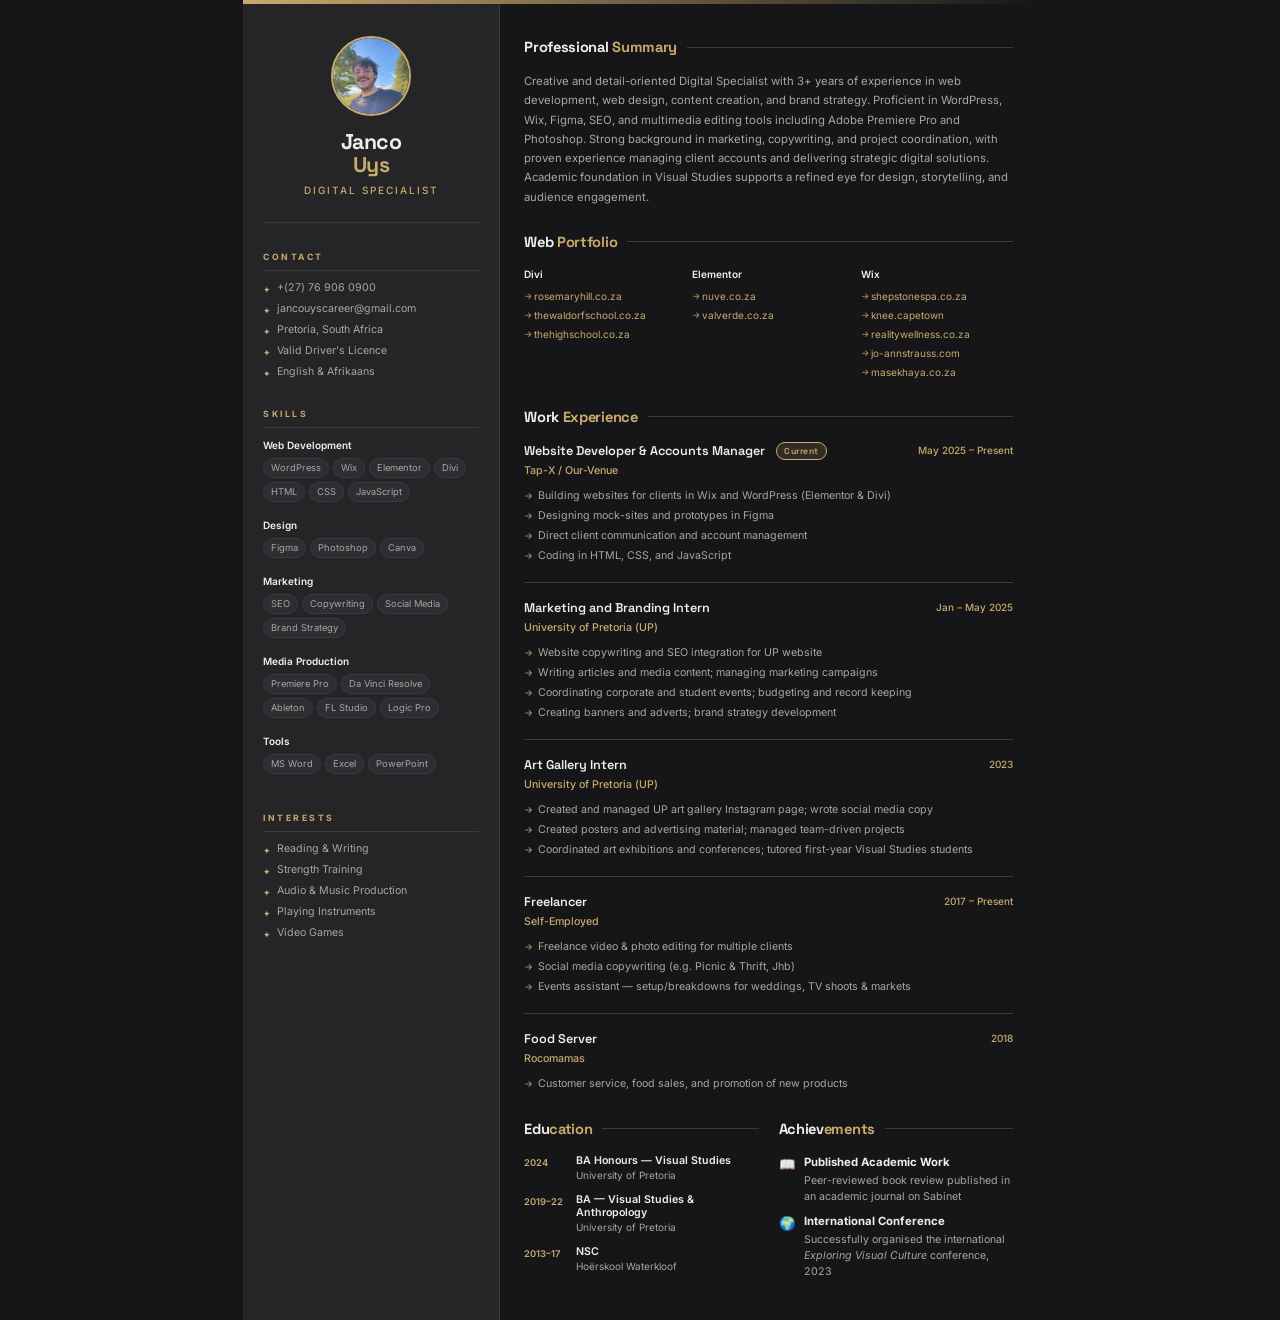
==== resume-print.html @ 6fcd783e "first-upload" ====
<!DOCTYPE html>
<html lang="en">
<head>
    <meta charset="UTF-8">
    <meta name="viewport" content="width=device-width, initial-scale=1.0">
    <title>Janco Uys — Resume</title>
    <link rel="preconnect" href="https://fonts.googleapis.com">
    <link href="https://fonts.googleapis.com/css2?family=Inter:wght@300;400;500;600;700&family=Space+Grotesk:wght@400;500;600;700&display=swap" rel="stylesheet">
    <style>
        * { box-sizing: border-box; margin: 0; padding: 0; }

        :root {
            --bg:        #161618;
            --surface:   #252528;
            --surface-2: #2e2e32;
            --border:    #3a3a3f;
            --accent:    #c8a96e;
            --text-1:    #f0eeeb;
            --text-2:    #a8a6a2;
        }

        @page {
            size: A4;
            margin: 0;
        }

        body {
            background: var(--bg);
            color: var(--text-1);
            font-family: 'Inter', sans-serif;
            font-size: 9.5pt;
            line-height: 1.5;
            width: 210mm;
            margin: 0 auto;
            -webkit-print-color-adjust: exact;
            print-color-adjust: exact;
        }

        /* ---- SIDEBAR + MAIN LAYOUT ---- */
        .page {
            display: grid;
            grid-template-columns: 68mm 1fr;
            min-height: 297mm;
        }

        /* ---- SIDEBAR ---- */
        .sidebar {
            background: var(--surface);
            padding: 32px 20px;
            border-right: 1px solid var(--border);
            display: flex;
            flex-direction: column;
            gap: 28px;
        }

        .sidebar-header {
            text-align: center;
            padding-bottom: 24px;
            border-bottom: 1px solid var(--border);
        }

        .avatar-wrap {
            width: 80px;
            height: 80px;
            border-radius: 50%;
            overflow: hidden;
            border: 2px solid var(--accent);
            margin: 0 auto 14px;
        }

        .avatar-wrap img {
            width: 100%;
            height: 100%;
            object-fit: cover;
            object-position: top center;
        }

        .sidebar-name {
            font-family: 'Space Grotesk', sans-serif;
            font-size: 16pt;
            font-weight: 700;
            color: var(--text-1);
            line-height: 1.1;
            letter-spacing: -0.5px;
        }

        .sidebar-name span {
            color: var(--accent);
        }

        .sidebar-title {
            font-size: 7.5pt;
            font-weight: 500;
            letter-spacing: 2px;
            text-transform: uppercase;
            color: var(--accent);
            margin-top: 6px;
        }

        /* Sidebar blocks */
        .sb-block { display: flex; flex-direction: column; gap: 6px; }

        .sb-label {
            font-size: 6.5pt;
            font-weight: 700;
            letter-spacing: 2.5px;
            text-transform: uppercase;
            color: var(--accent);
            padding-bottom: 6px;
            border-bottom: 1px solid var(--border);
            margin-bottom: 4px;
        }

        .sb-item {
            font-size: 8pt;
            color: var(--text-2);
            display: flex;
            align-items: flex-start;
            gap: 6px;
            line-height: 1.4;
        }

        .sb-item .dot {
            color: var(--accent);
            margin-top: 2px;
            flex-shrink: 0;
            font-size: 7pt;
        }

        /* Skills pills */
        .skill-group { margin-bottom: 10px; }

        .skill-group-title {
            font-size: 7.5pt;
            font-weight: 600;
            color: var(--text-1);
            margin-bottom: 5px;
        }

        .pill-wrap {
            display: flex;
            flex-wrap: wrap;
            gap: 4px;
        }

        .pill {
            background: var(--surface-2);
            border: 1px solid var(--border);
            color: var(--text-2);
            font-size: 7pt;
            padding: 2px 7px;
            border-radius: 20px;
        }

        /* ---- MAIN CONTENT ---- */
        .main {
            padding: 32px 24px;
            display: flex;
            flex-direction: column;
            gap: 24px;
        }

        /* Section */
        .section-head {
            display: flex;
            align-items: center;
            gap: 10px;
            margin-bottom: 14px;
        }

        .section-head h2 {
            font-family: 'Space Grotesk', sans-serif;
            font-size: 11pt;
            font-weight: 700;
            color: var(--text-1);
            letter-spacing: -0.3px;
        }

        .section-head h2 span { color: var(--accent); }

        .section-line {
            flex: 1;
            height: 1px;
            background: var(--border);
        }

        /* Summary */
        .summary-text {
            font-size: 8.5pt;
            color: var(--text-2);
            line-height: 1.7;
        }

        /* Experience */
        .exp-item {
            margin-bottom: 16px;
            padding-bottom: 16px;
            border-bottom: 1px solid var(--border);
        }
        .exp-item:last-child { border-bottom: none; margin-bottom: 0; padding-bottom: 0; }

        .exp-header {
            display: flex;
            justify-content: space-between;
            align-items: flex-start;
            margin-bottom: 2px;
        }

        .exp-role {
            font-family: 'Space Grotesk', sans-serif;
            font-size: 9.5pt;
            font-weight: 600;
            color: var(--text-1);
        }

        .exp-date {
            font-size: 7.5pt;
            font-weight: 500;
            color: var(--accent);
            white-space: nowrap;
            margin-left: 8px;
            padding-top: 1px;
        }

        .exp-company {
            font-size: 8pt;
            color: var(--accent);
            font-weight: 500;
            margin-bottom: 7px;
        }

        .exp-list { list-style: none; }

        .exp-list li {
            font-size: 8pt;
            color: var(--text-2);
            padding: 2px 0;
            padding-left: 14px;
            position: relative;
            line-height: 1.5;
        }

        .exp-list li::before {
            content: '→';
            position: absolute;
            left: 0;
            color: var(--accent);
            font-size: 7pt;
            top: 3px;
        }

        /* Education & Achievements */
        .two-col {
            display: grid;
            grid-template-columns: 1fr 1fr;
            gap: 20px;
        }

        .edu-item {
            display: flex;
            gap: 10px;
            margin-bottom: 10px;
        }

        .edu-year {
            font-size: 7pt;
            font-weight: 600;
            color: var(--accent);
            white-space: nowrap;
            padding-top: 2px;
            min-width: 42px;
        }

        .edu-degree {
            font-size: 8pt;
            font-weight: 600;
            color: var(--text-1);
            line-height: 1.3;
        }

        .edu-school {
            font-size: 7.5pt;
            color: var(--text-2);
        }

        .achievement-item {
            display: flex;
            gap: 8px;
            margin-bottom: 8px;
        }

        .achievement-icon {
            font-size: 10pt;
            flex-shrink: 0;
            margin-top: 1px;
        }

        .achievement-text {
            font-size: 8pt;
            color: var(--text-2);
            line-height: 1.5;
        }

        .achievement-text strong {
            display: block;
            color: var(--text-1);
            font-size: 8.5pt;
            margin-bottom: 2px;
        }

        /* References */
        .ref-grid {
            display: grid;
            grid-template-columns: repeat(3, 1fr);
            gap: 12px;
        }

        .ref-card {
            background: var(--surface);
            border: 1px solid var(--border);
            border-radius: 8px;
            padding: 10px 12px;
        }

        .ref-name {
            font-size: 8pt;
            font-weight: 600;
            color: var(--text-1);
            margin-bottom: 2px;
        }

        .ref-org {
            font-size: 7.5pt;
            color: var(--accent);
            margin-bottom: 3px;
        }

        .ref-contact {
            font-size: 7pt;
            color: var(--text-2);
        }

        /* ---- PORTFOLIO LINKS ---- */
        .portfolio-row {
            display: flex;
            gap: 16px;
            flex-wrap: wrap;
        }

        .portfolio-group {
            flex: 1;
            min-width: 120px;
        }

        .portfolio-group-title {
            font-size: 7.5pt;
            font-weight: 600;
            color: var(--text-1);
            margin-bottom: 5px;
            display: flex;
            align-items: center;
            gap: 5px;
        }

        .portfolio-group-title .pg-badge {
            font-size: 6pt;
            font-weight: 600;
            padding: 1px 6px;
            border-radius: 10px;
            background: rgba(200,169,110,0.15);
            color: var(--accent);
            border: 1px solid var(--accent);
            letter-spacing: 0.5px;
        }

        .portfolio-link {
            display: block;
            font-size: 7.5pt;
            color: var(--accent);
            text-decoration: none;
            padding: 2px 0;
            padding-left: 10px;
            position: relative;
            line-height: 1.5;
        }

        .portfolio-link::before {
            content: '→';
            position: absolute;
            left: 0;
            font-size: 6.5pt;
            top: 3px;
        }

        .portfolio-link:hover { opacity: 0.8; }

        /* Accent bar at top of page */
        .accent-bar {
            grid-column: 1 / -1;
            height: 4px;
            background: linear-gradient(90deg, var(--accent), transparent);
        }

        /* Current badge */
        .badge-current {
            font-size: 6.5pt;
            font-weight: 600;
            padding: 2px 7px;
            border-radius: 10px;
            background: rgba(200,169,110,0.15);
            color: var(--accent);
            border: 1px solid var(--accent);
            letter-spacing: 0.5px;
            margin-left: 8px;
            vertical-align: middle;
        }

        /* Print tweaks */
        @media print {
            body {
                width: 210mm;
                background: #161618 !important;
                -webkit-print-color-adjust: exact !important;
                print-color-adjust: exact !important;
            }
            .page { page-break-after: avoid; }
            .sidebar { background: #252528 !important; }
            .accent-bar { background: linear-gradient(90deg, #c8a96e, transparent) !important; }
            .skill-group-title, .portfolio-group-title,
            .ref-card, .edu-item, .achievement-item,
            .timeline-card, .exp-item { background: transparent !important; }
        }
    </style>
</head>
<body>
<div class="page">

    <!-- TOP ACCENT BAR -->
    <div class="accent-bar"></div>

    <!-- SIDEBAR -->
    <aside class="sidebar">

        <div class="sidebar-header">
            <div class="avatar-wrap">
                <img src="IMG_2696.jpg" alt="Janco Uys">
            </div>
            <div class="sidebar-name">Janco<br><span>Uys</span></div>
            <div class="sidebar-title">Digital Specialist</div>
        </div>

        <!-- Contact -->
        <div class="sb-block">
            <div class="sb-label">Contact</div>
            <div class="sb-item"><span class="dot">✦</span><span>+(27) 76 906 0900</span></div>
            <div class="sb-item"><span class="dot">✦</span><span>jancouyscareer@gmail.com</span></div>
            <div class="sb-item"><span class="dot">✦</span><span>Pretoria, South Africa</span></div>
            <div class="sb-item"><span class="dot">✦</span><span>Valid Driver's Licence</span></div>
            <div class="sb-item"><span class="dot">✦</span><span>English &amp; Afrikaans</span></div>
        </div>

        <!-- Skills -->
        <div class="sb-block">
            <div class="sb-label">Skills</div>

            <div class="skill-group">
                <div class="skill-group-title">Web Development</div>
                <div class="pill-wrap">
                    <span class="pill">WordPress</span>
                    <span class="pill">Wix</span>
                    <span class="pill">Elementor</span>
                    <span class="pill">Divi</span>
                    <span class="pill">HTML</span>
                    <span class="pill">CSS</span>
                    <span class="pill">JavaScript</span>
                </div>
            </div>

            <div class="skill-group">
                <div class="skill-group-title">Design</div>
                <div class="pill-wrap">
                    <span class="pill">Figma</span>
                    <span class="pill">Photoshop</span>
                    <span class="pill">Canva</span>
                </div>
            </div>

            <div class="skill-group">
                <div class="skill-group-title">Marketing</div>
                <div class="pill-wrap">
                    <span class="pill">SEO</span>
                    <span class="pill">Copywriting</span>
                    <span class="pill">Social Media</span>
                    <span class="pill">Brand Strategy</span>
                </div>
            </div>

            <div class="skill-group">
                <div class="skill-group-title">Media Production</div>
                <div class="pill-wrap">
                    <span class="pill">Premiere Pro</span>
                    <span class="pill">Da Vinci Resolve</span>
                    <span class="pill">Ableton</span>
                    <span class="pill">FL Studio</span>
                    <span class="pill">Logic Pro</span>
                </div>
            </div>

            <div class="skill-group">
                <div class="skill-group-title">Tools</div>
                <div class="pill-wrap">
                    <span class="pill">MS Word</span>
                    <span class="pill">Excel</span>
                    <span class="pill">PowerPoint</span>
                </div>
            </div>
        </div>

        <!-- Hobbies -->
        <div class="sb-block">
            <div class="sb-label">Interests</div>
            <div class="sb-item"><span class="dot">✦</span><span>Reading &amp; Writing</span></div>
            <div class="sb-item"><span class="dot">✦</span><span>Strength Training</span></div>
            <div class="sb-item"><span class="dot">✦</span><span>Audio &amp; Music Production</span></div>
            <div class="sb-item"><span class="dot">✦</span><span>Playing Instruments</span></div>
            <div class="sb-item"><span class="dot">✦</span><span>Video Games</span></div>
        </div>

    </aside>

    <!-- MAIN CONTENT -->
    <main class="main">

        <!-- Summary -->
        <div>
            <div class="section-head">
                <h2>Professional <span>Summary</span></h2>
                <div class="section-line"></div>
            </div>
            <p class="summary-text">
                Creative and detail-oriented Digital Specialist with 3+ years of experience in web development,
                web design, content creation, and brand strategy. Proficient in WordPress, Wix, Figma, SEO,
                and multimedia editing tools including Adobe Premiere Pro and Photoshop. Strong background in
                marketing, copywriting, and project coordination, with proven experience managing client accounts
                and delivering strategic digital solutions. Academic foundation in Visual Studies supports a refined
                eye for design, storytelling, and audience engagement.
            </p>
        </div>

        <!-- Portfolio -->
        <div>
            <div class="section-head">
                <h2>Web <span>Portfolio</span></h2>
                <div class="section-line"></div>
            </div>
            <div class="portfolio-row">
                <div class="portfolio-group">
                    <div class="portfolio-group-title">
                        Divi
                    </div>
                    <a class="portfolio-link" href="https://rosemaryhill.co.za">rosemaryhill.co.za</a>
                    <a class="portfolio-link" href="https://thewaldorfschool.co.za">thewaldorfschool.co.za</a>
                    <a class="portfolio-link" href="https://thehighschool.co.za">thehighschool.co.za</a>
                </div>
                <div class="portfolio-group">
                    <div class="portfolio-group-title">
                        Elementor
                    </div>
                    <a class="portfolio-link" href="https://nuve.co.za">nuve.co.za</a>
                    <a class="portfolio-link" href="https://valverde.co.za">valverde.co.za</a>
                </div>
                <div class="portfolio-group">
                    <div class="portfolio-group-title">
                        Wix
                    </div>
                    <a class="portfolio-link" href="https://www.shepstonespa.co.za">shepstonespa.co.za</a>
                    <a class="portfolio-link" href="https://www.knee.capetown">knee.capetown</a>
                    <a class="portfolio-link" href="https://www.realitywellness.co.za">realitywellness.co.za</a>
                    <a class="portfolio-link" href="https://www.jo-annstrauss.com">jo-annstrauss.com</a>
                    <a class="portfolio-link" href="https://www.masekhaya.co.za">masekhaya.co.za</a>
                </div>
            </div>
        </div>

        <!-- Experience -->
        <div>
            <div class="section-head">
                <h2>Work <span>Experience</span></h2>
                <div class="section-line"></div>
            </div>

            <div class="exp-item">
                <div class="exp-header">
                    <div class="exp-role">
                        Website Developer &amp; Accounts Manager
                        <span class="badge-current">Current</span>
                    </div>
                    <div class="exp-date">May 2025 – Present</div>
                </div>
                <div class="exp-company">Tap-X / Our-Venue</div>
                <ul class="exp-list">
                    <li>Building websites for clients in Wix and WordPress (Elementor &amp; Divi)</li>
                    <li>Designing mock-sites and prototypes in Figma</li>
                    <li>Direct client communication and account management</li>
                    <li>Coding in HTML, CSS, and JavaScript</li>
                </ul>
            </div>

            <div class="exp-item">
                <div class="exp-header">
                    <div class="exp-role">Marketing and Branding Intern</div>
                    <div class="exp-date">Jan – May 2025</div>
                </div>
                <div class="exp-company">University of Pretoria (UP)</div>
                <ul class="exp-list">
                    <li>Website copywriting and SEO integration for UP website</li>
                    <li>Writing articles and media content; managing marketing campaigns</li>
                    <li>Coordinating corporate and student events; budgeting and record keeping</li>
                    <li>Creating banners and adverts; brand strategy development</li>
                </ul>
            </div>

            <div class="exp-item">
                <div class="exp-header">
                    <div class="exp-role">Art Gallery Intern</div>
                    <div class="exp-date">2023</div>
                </div>
                <div class="exp-company">University of Pretoria (UP)</div>
                <ul class="exp-list">
                    <li>Created and managed UP art gallery Instagram page; wrote social media copy</li>
                    <li>Created posters and advertising material; managed team-driven projects</li>
                    <li>Coordinated art exhibitions and conferences; tutored first-year Visual Studies students</li>
                </ul>
            </div>

            <div class="exp-item">
                <div class="exp-header">
                    <div class="exp-role">Freelancer</div>
                    <div class="exp-date">2017 – Present</div>
                </div>
                <div class="exp-company">Self-Employed</div>
                <ul class="exp-list">
                    <li>Freelance video &amp; photo editing for multiple clients</li>
                    <li>Social media copywriting (e.g. Picnic &amp; Thrift, Jhb)</li>
                    <li>Events assistant — setup/breakdowns for weddings, TV shoots &amp; markets</li>
                </ul>
            </div>

            <div class="exp-item">
                <div class="exp-header">
                    <div class="exp-role">Food Server</div>
                    <div class="exp-date">2018</div>
                </div>
                <div class="exp-company">Rocomamas</div>
                <ul class="exp-list">
                    <li>Customer service, food sales, and promotion of new products</li>
                </ul>
            </div>
        </div>

        <!-- Education & Achievements -->
        <div class="two-col">
            <div>
                <div class="section-head">
                    <h2>Edu<span>cation</span></h2>
                    <div class="section-line"></div>
                </div>
                <div class="edu-item">
                    <div class="edu-year">2024</div>
                    <div>
                        <div class="edu-degree">BA Honours — Visual Studies</div>
                        <div class="edu-school">University of Pretoria</div>
                    </div>
                </div>
                <div class="edu-item">
                    <div class="edu-year">2019–22</div>
                    <div>
                        <div class="edu-degree">BA — Visual Studies &amp; Anthropology</div>
                        <div class="edu-school">University of Pretoria</div>
                    </div>
                </div>
                <div class="edu-item">
                    <div class="edu-year">2013–17</div>
                    <div>
                        <div class="edu-degree">NSC</div>
                        <div class="edu-school">Hoërskool Waterkloof</div>
                    </div>
                </div>
            </div>

            <div>
                <div class="section-head">
                    <h2>Achiev<span>ements</span></h2>
                    <div class="section-line"></div>
                </div>
                <div class="achievement-item">
                    <div class="achievement-icon">📖</div>
                    <div class="achievement-text">
                        <strong>Published Academic Work</strong>
                        Peer-reviewed book review published in an academic journal on Sabinet
                    </div>
                </div>
                <div class="achievement-item">
                    <div class="achievement-icon">🌍</div>
                    <div class="achievement-text">
                        <strong>International Conference</strong>
                        Successfully organised the international <em>Exploring Visual Culture</em> conference, 2023
                    </div>
                </div>
            </div>
        </div>

    </main>

</div>
</body>
</html>
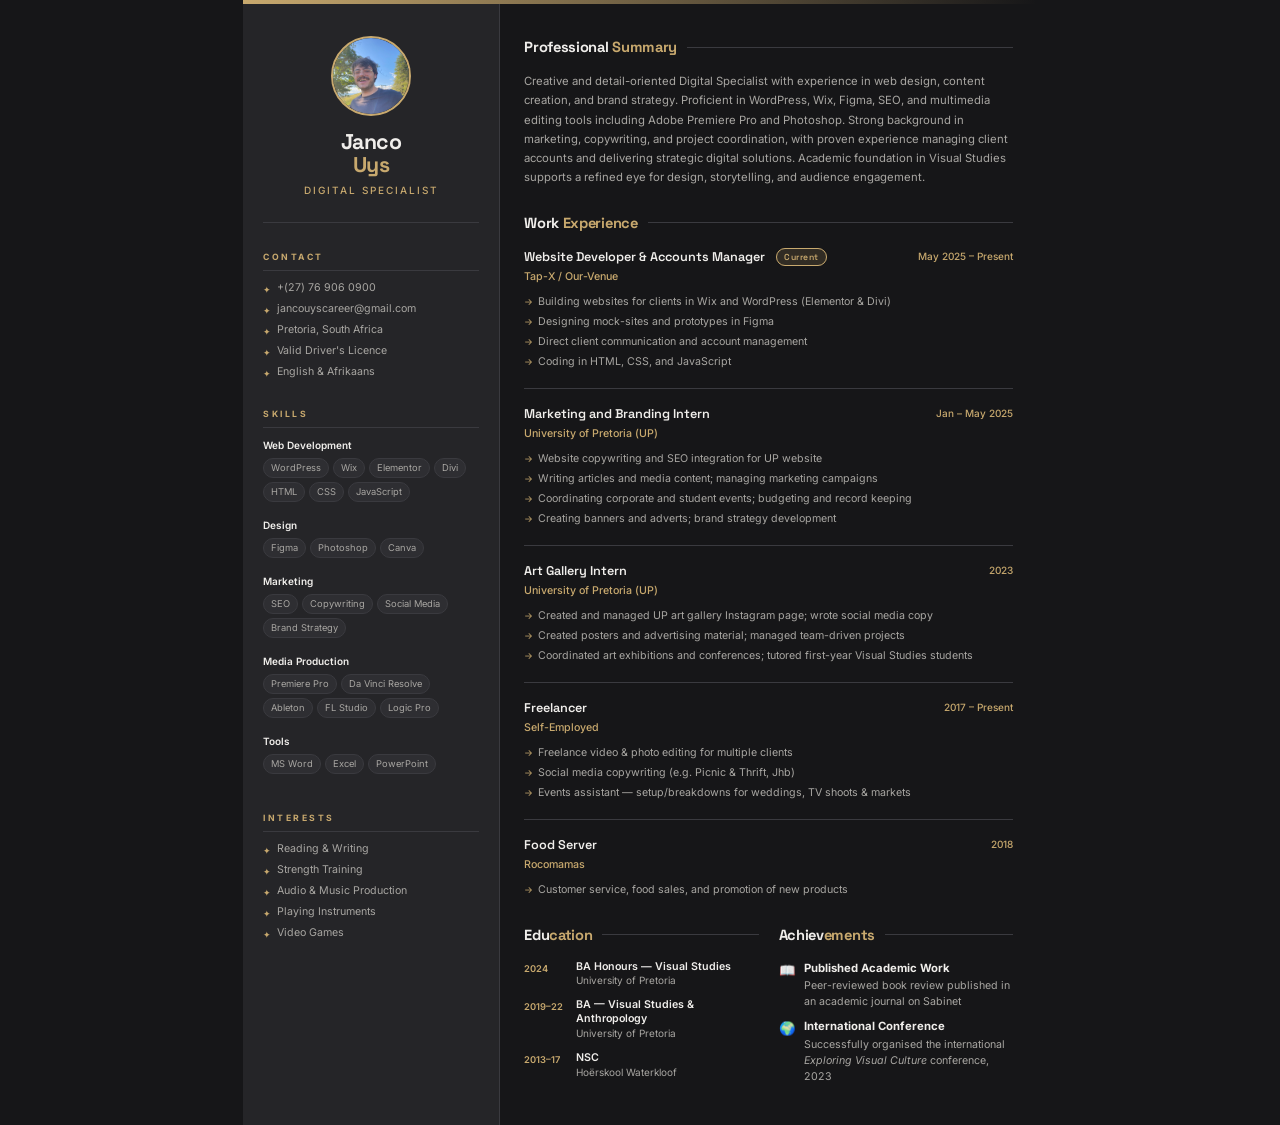
==== commit fafdcc18: "Remove client website links and inaccurate experience claim - Removed portfolio websites section (cl" ====
--- a/resume-print.html
+++ b/resume-print.html
@@ -538,8 +538,7 @@
                 <div class="section-line"></div>
             </div>
             <p class="summary-text">
-                Creative and detail-oriented Digital Specialist with 3+ years of experience in web development,
-                web design, content creation, and brand strategy. Proficient in WordPress, Wix, Figma, SEO,
+                Creative and detail-oriented Digital Specialist with experience in web design, content creation, and brand strategy. Proficient in WordPress, Wix, Figma, SEO,
                 and multimedia editing tools including Adobe Premiere Pro and Photoshop. Strong background in
                 marketing, copywriting, and project coordination, with proven experience managing client accounts
                 and delivering strategic digital solutions. Academic foundation in Visual Studies supports a refined
@@ -547,40 +546,6 @@
             </p>
         </div>
 
-        <!-- Portfolio -->
-        <div>
-            <div class="section-head">
-                <h2>Web <span>Portfolio</span></h2>
-                <div class="section-line"></div>
-            </div>
-            <div class="portfolio-row">
-                <div class="portfolio-group">
-                    <div class="portfolio-group-title">
-                        Divi
-                    </div>
-                    <a class="portfolio-link" href="https://rosemaryhill.co.za">rosemaryhill.co.za</a>
-                    <a class="portfolio-link" href="https://thewaldorfschool.co.za">thewaldorfschool.co.za</a>
-                    <a class="portfolio-link" href="https://thehighschool.co.za">thehighschool.co.za</a>
-                </div>
-                <div class="portfolio-group">
-                    <div class="portfolio-group-title">
-                        Elementor
-                    </div>
-                    <a class="portfolio-link" href="https://nuve.co.za">nuve.co.za</a>
-                    <a class="portfolio-link" href="https://valverde.co.za">valverde.co.za</a>
-                </div>
-                <div class="portfolio-group">
-                    <div class="portfolio-group-title">
-                        Wix
-                    </div>
-                    <a class="portfolio-link" href="https://www.shepstonespa.co.za">shepstonespa.co.za</a>
-                    <a class="portfolio-link" href="https://www.knee.capetown">knee.capetown</a>
-                    <a class="portfolio-link" href="https://www.realitywellness.co.za">realitywellness.co.za</a>
-                    <a class="portfolio-link" href="https://www.jo-annstrauss.com">jo-annstrauss.com</a>
-                    <a class="portfolio-link" href="https://www.masekhaya.co.za">masekhaya.co.za</a>
-                </div>
-            </div>
-        </div>
 
         <!-- Experience -->
         <div>
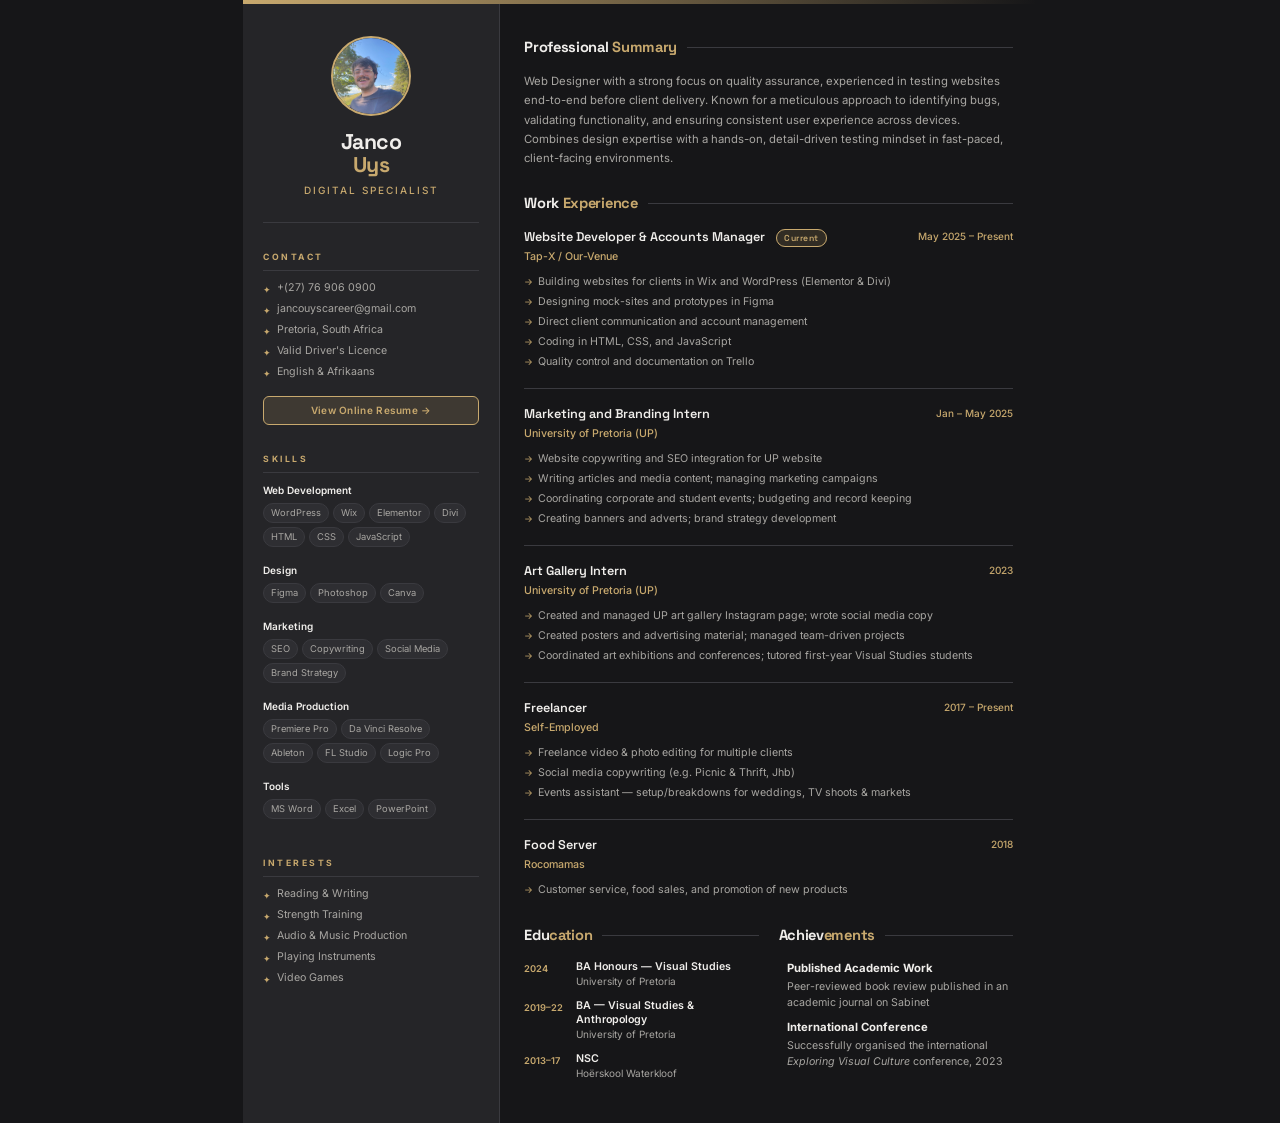
==== commit a57dd45b: "Add PicaMarket and text-based game project sections Co-Authored-By: Claude Sonnet 4.6 <noreply@anthr" ====
--- a/resume-print.html
+++ b/resume-print.html
@@ -413,6 +413,22 @@
             letter-spacing: 0.5px;
             margin-left: 8px;
             vertical-align: middle;
+        }
+
+        /* Website button */
+        .website-btn {
+            display: block;
+            margin-top: 10px;
+            padding: 6px 12px;
+            background: rgba(200,169,110,0.15);
+            border: 1px solid var(--accent);
+            border-radius: 6px;
+            color: var(--accent);
+            font-size: 7.5pt;
+            font-weight: 600;
+            text-decoration: none;
+            text-align: center;
+            letter-spacing: 0.3px;
         }
 
         /* Print tweaks */
@@ -457,6 +473,7 @@
             <div class="sb-item"><span class="dot">✦</span><span>Pretoria, South Africa</span></div>
             <div class="sb-item"><span class="dot">✦</span><span>Valid Driver's Licence</span></div>
             <div class="sb-item"><span class="dot">✦</span><span>English &amp; Afrikaans</span></div>
+            <a href="https://swanky-pants-janx.github.io/Janx-Resume" class="website-btn">View Online Resume →</a>
         </div>
 
         <!-- Skills -->
@@ -538,11 +555,7 @@
                 <div class="section-line"></div>
             </div>
             <p class="summary-text">
-                Creative and detail-oriented Digital Specialist with experience in web design, content creation, and brand strategy. Proficient in WordPress, Wix, Figma, SEO,
-                and multimedia editing tools including Adobe Premiere Pro and Photoshop. Strong background in
-                marketing, copywriting, and project coordination, with proven experience managing client accounts
-                and delivering strategic digital solutions. Academic foundation in Visual Studies supports a refined
-                eye for design, storytelling, and audience engagement.
+                Web Designer with a strong focus on quality assurance, experienced in testing websites end-to-end before client delivery. Known for a meticulous approach to identifying bugs, validating functionality, and ensuring consistent user experience across devices. Combines design expertise with a hands-on, detail-driven testing mindset in fast-paced, client-facing environments.
             </p>
         </div>
 
@@ -568,6 +581,7 @@
                     <li>Designing mock-sites and prototypes in Figma</li>
                     <li>Direct client communication and account management</li>
                     <li>Coding in HTML, CSS, and JavaScript</li>
+                    <li>Quality control and documentation on Trello</li>
                 </ul>
             </div>
 
@@ -659,14 +673,14 @@
                     <div class="section-line"></div>
                 </div>
                 <div class="achievement-item">
-                    <div class="achievement-icon">📖</div>
+                    <div class="achievement-icon"></div>
                     <div class="achievement-text">
                         <strong>Published Academic Work</strong>
                         Peer-reviewed book review published in an academic journal on Sabinet
                     </div>
                 </div>
                 <div class="achievement-item">
-                    <div class="achievement-icon">🌍</div>
+                    <div class="achievement-icon"></div>
                     <div class="achievement-text">
                         <strong>International Conference</strong>
                         Successfully organised the international <em>Exploring Visual Culture</em> conference, 2023
